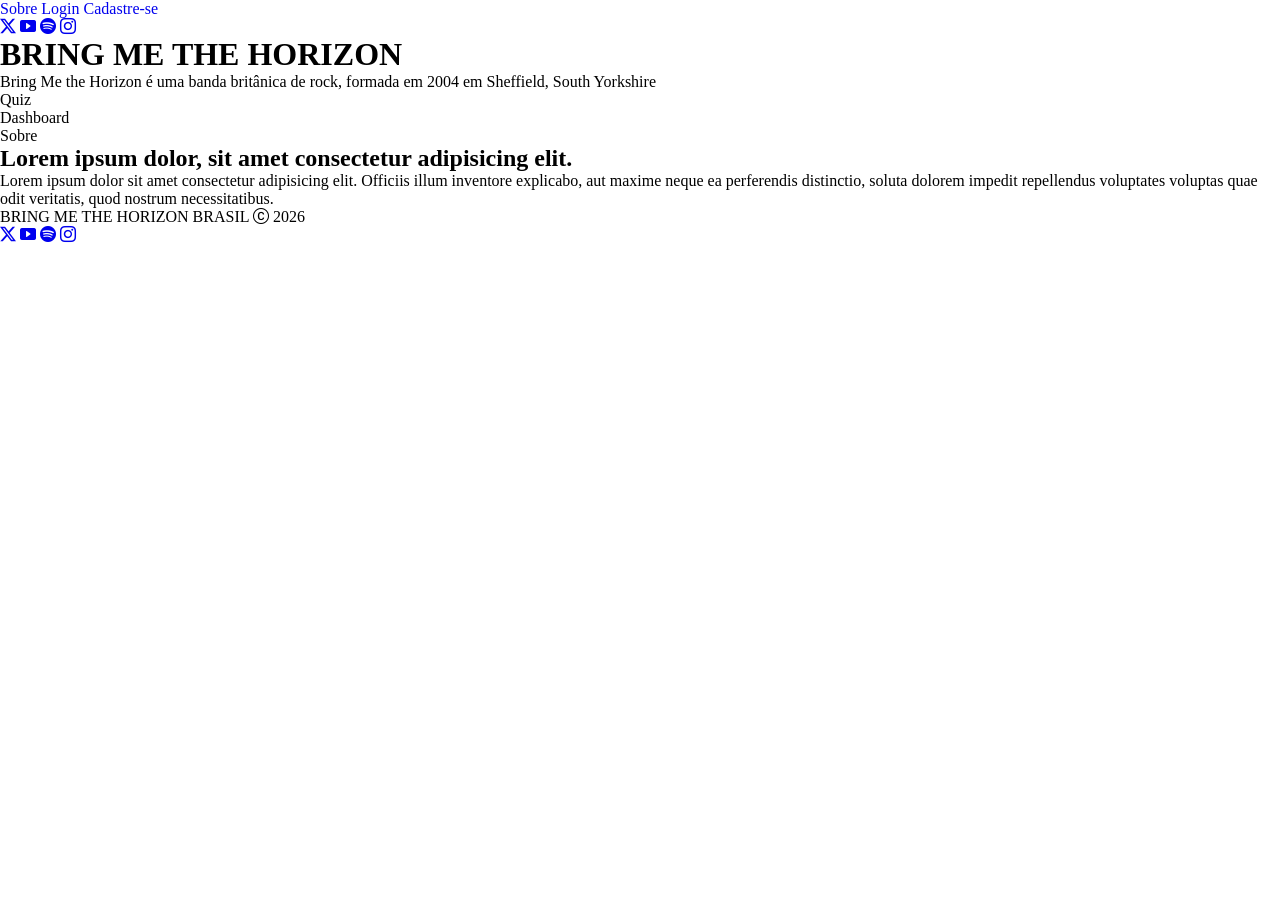
==== web-data-viz/public/index.html @ c6eb254e "separando a antiga seção "sobre" do index em dois arquivos htmls diferentes" ====
<!DOCTYPE html>
<html lang="en">

<head>
  <meta charset="UTF-8">
  <meta name="viewport" content="width=device-width, initial-scale=1.0">
  <title>Página Inicial | Bring Me The Horizon Brasil</title>
  <link rel="stylesheet" href="../public/css/style.css">
  <link rel="shortcut icon" href="../public/assets/fav.webp" type="image/x-icon">
  <link rel="stylesheet" href="https://cdn.jsdelivr.net/npm/bootstrap-icons@1.11.3/font/bootstrap-icons.css">
</head>

<body>
  <div id="div_img_index" class="secao-home">
    <header>
      <a href="sobre.html">Sobre</a>
      <a href="login.html">Login</a>
      <a href="cadastro.html">Cadastre-se</a>
      <div class="links">
        <a href="https://x.com/bmthofficial"> <i class="bi bi-twitter-x"></i></a>
        <a href="https://www.youtube.com/BMTHchannel/videos"><i class="bi bi-play-btn-fill"></i></a>
        <a href="https://open.spotify.com/intl-pt/artist/1Ffb6ejR6Fe5IamqA5oRUF"><i class="bi bi-spotify"></i></a>
        <a href="https://www.instagram.com/bringmethehorizon/"><i class="bi bi-instagram"></i></a>
      </div>
    </header>
    <h1>BRING ME THE HORIZON</h1>
    <p>Bring Me the Horizon é uma
      banda britânica de rock, formada
      em 2004 em Sheffield, South
      Yorkshire</p>
  </div>
  <div id="funcionalidades-info">
    <div>
      <div class="card-informacoes-index">Quiz</div>
      <div class="card-informacoes-index">Dashboard</div>
      <div class="card-informacoes-index">Sobre</div>
    </div>
    <div id="descricao">
      <h2>Lorem ipsum dolor, sit amet consectetur adipisicing elit.</h2>
      <p>Lorem ipsum dolor sit amet consectetur adipisicing elit. Officiis illum inventore explicabo, aut maxime neque
        ea perferendis distinctio, soluta dolorem impedit repellendus voluptates voluptas quae odit veritatis, quod
        nostrum necessitatibus.</p>
    </div>
  </div>
  <footer>
    <span>BRING ME THE HORIZON BRASIL <i class="bi bi-c-circle"></i> 2026</span>
    <div class="links">
      <a href="https://x.com/bmthofficial"> <i class="bi bi-twitter-x"></i></a>
      <a href="https://www.youtube.com/BMTHchannel/videos"><i class="bi bi-play-btn-fill"></i></a>
      <a href="https://open.spotify.com/intl-pt/artist/1Ffb6ejR6Fe5IamqA5oRUF"><i class="bi bi-spotify"></i></a>
      <a href="https://www.instagram.com/bringmethehorizon/"><i class="bi bi-instagram"></i></a>
    </div>
  </footer>

</html>
---- web-data-viz/public/css/style.css ----
*{
    margin: 0;
    padding: 0;
}
#div_cadastro{
    display: flex;
}
#div_login{
    display: flex;
}
img{
    height: 100vh;
    width: 60vw;
}
.div_inputs{
    padding: 90px;
    background-color: #120F10;
    color: white;
     height: 100vh;
    width: 40vw;
     gap: 5px;
}
.input_label{
    display: flex;
    flex-direction: column;
}
input{
    border: 1px solid rgb(195, 0, 255);
    border-radius: 10px;
    padding: 10px;
}
button{
    color: white;
    background-color: #43264F;
    padding: 10px;
    border: none;
}
a{
    text-decoration: none;
}
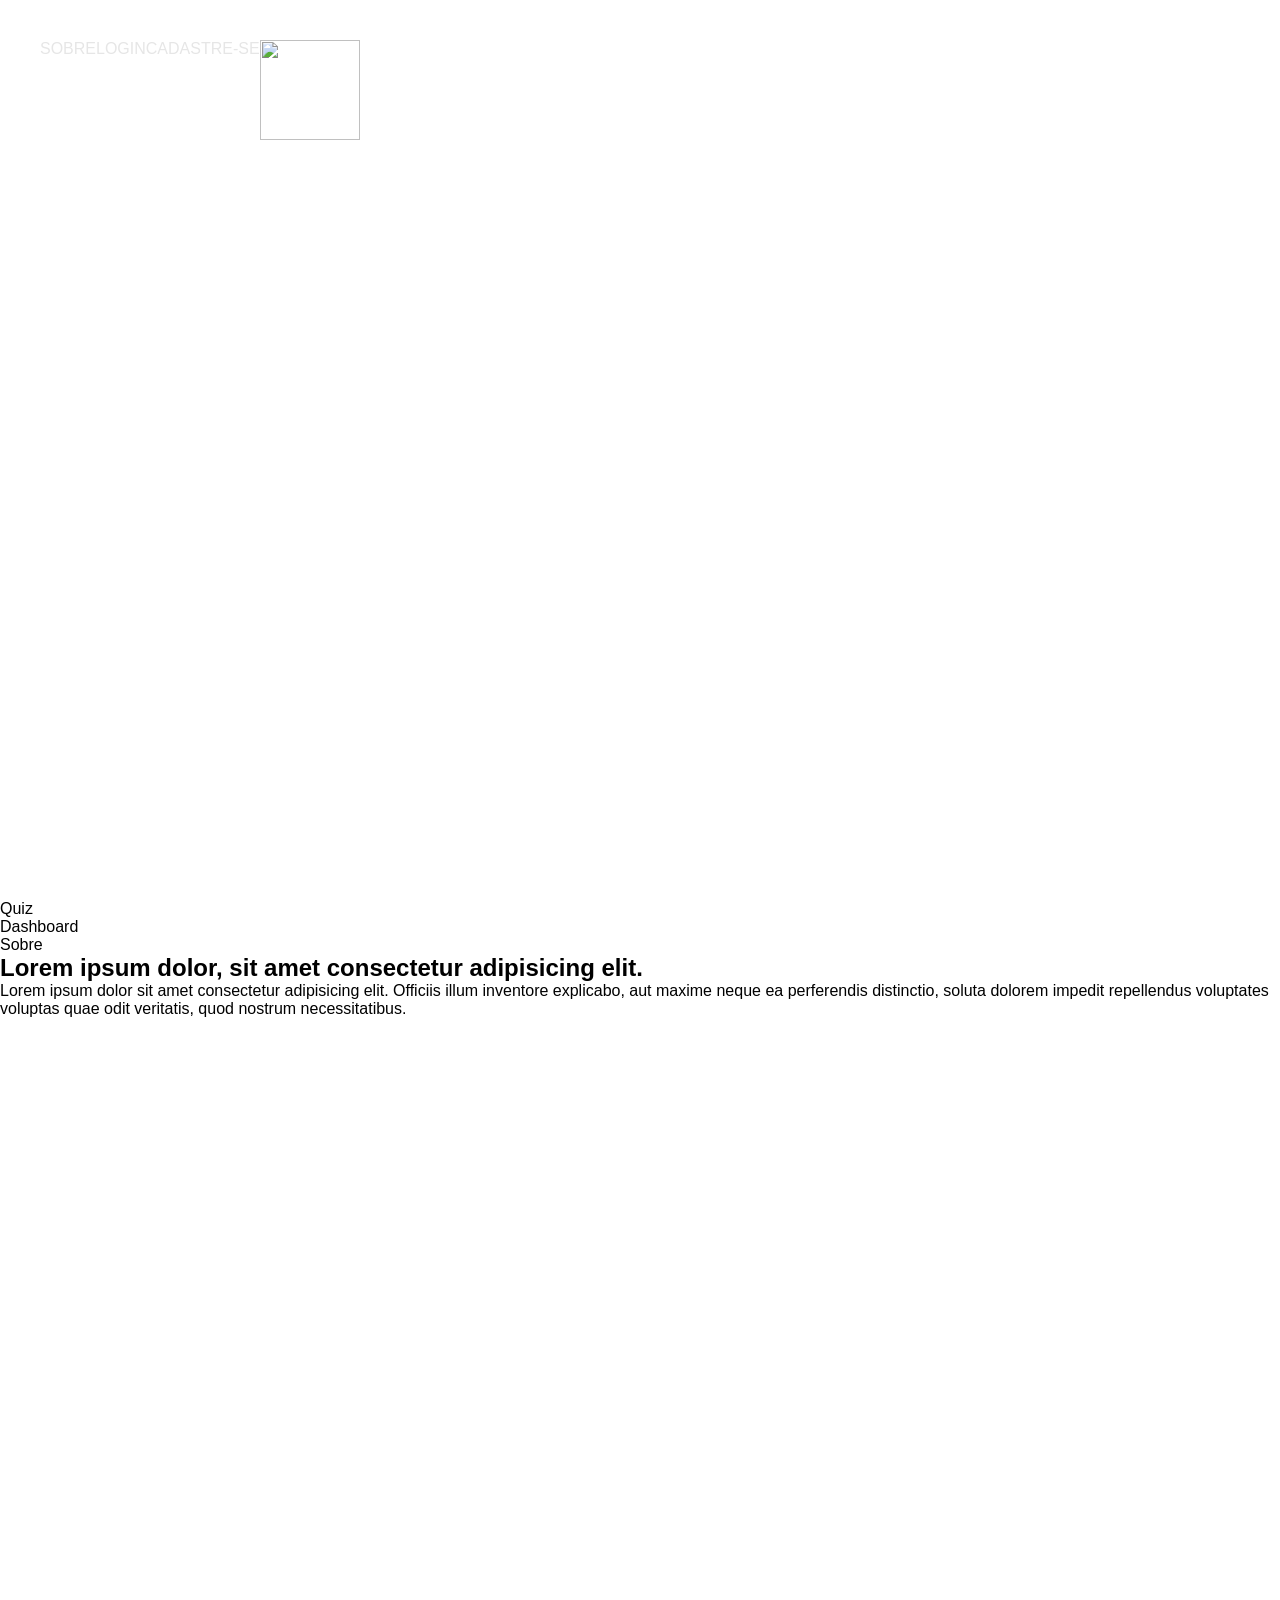
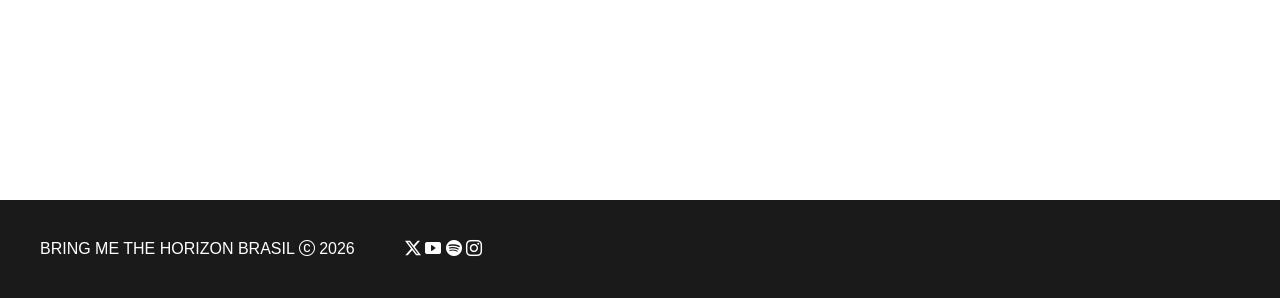
==== commit cab66c4d: "Parametrizando gitignore" ====
--- a/web-data-viz/public/index.html
+++ b/web-data-viz/public/index.html
@@ -13,9 +13,10 @@
 <body>
   <div id="div_img_index" class="secao-home">
     <header>
-      <a href="sobre.html">Sobre</a>
-      <a href="login.html">Login</a>
-      <a href="cadastro.html">Cadastre-se</a>
+      <a href="sobre.html">SOBRE</a>
+      <a href="login.html">LOGIN</a>
+      <a href="cadastro.html">CADASTRE-SE</a>
+      <img src="../public/assets/logo.png" alt="">
       <div class="links">
         <a href="https://x.com/bmthofficial"> <i class="bi bi-twitter-x"></i></a>
         <a href="https://www.youtube.com/BMTHchannel/videos"><i class="bi bi-play-btn-fill"></i></a>
--- a/web-data-viz/public/css/style.css
+++ b/web-data-viz/public/css/style.css
@@ -1,40 +1,129 @@
-*{
+/*TUDO*/
+@font-face {
+	font-family: 'proxima_nova_bold';
+	src: url('https://litmus.com/fonts/Emails/proximanova-bold-webfont.eot');
+	src: url('https://litmus.com/fonts/Emails/proximanova-bold-webfont.eot?#iefix') format('embedded-opentype'),
+		 url('https://litmus.com/fonts/Emails/proximanova-bold-webfont.woff') format('woff'),
+		 url('https://litmus.com/fonts/Emails/proximanova-bold-webfont.ttf') format('truetype'),
+		 url('https://litmus.com/fonts/Emails/proximanova-bold-webfont.svg#proxima_nova_rgbold') format('svg');
+	font-weight: normal;
+	font-style: normal;
+    font: 32px;
+}
+@import url('https://fonts.googleapis.com/css2?family=Bitcount+Ink:wght@100..900&family=Inter:ital,opsz,wght@0,14..32,100..900;1,14..32,100..900&family=Open+Sans:ital,wght@0,300..800;1,300..800&display=swap');
+
+* {
     margin: 0;
     padding: 0;
+    font-family: "Inter", sans-serif;
 }
-#div_cadastro{
-    display: flex;
-}
-#div_login{
-    display: flex;
-}
-img{
-    height: 100vh;
-    width: 60vw;
-}
-.div_inputs{
-    padding: 90px;
-    background-color: #120F10;
-    color: white;
-     height: 100vh;
-    width: 40vw;
-     gap: 5px;
-}
-.input_label{
-    display: flex;
-    flex-direction: column;
-}
-input{
+input {
     border: 1px solid rgb(195, 0, 255);
     border-radius: 10px;
     padding: 10px;
 }
-button{
+
+button {
     color: white;
-    background-color: #43264F;
+    background-color: #9501d5;
     padding: 10px;
+    border-radius: 5px;
     border: none;
 }
-a{
+
+img {
+    height: 100vh;
+    width: 60vw;
+}
+/*index*/
+#funcionalidades-info{
+    height: 100vh;
+}
+.div_inputs {
+    padding: 90px;
+    background-color: #120F10;
+    color: white;
+    height: 100vh;
+    width: 40vw;
+    gap: 5px;
+}
+
+.input_label {
+    display: flex;
+    flex-direction: column;
+}
+/* cadastro e login */
+
+a {
     text-decoration: none;
+    color: #e6e6e6;
 }
+
+a:hover {
+    text-decoration: underline;
+    color: aliceblue;
+    transition: 1.5s;
+}
+
+i:hover {
+    transform: rotateY(250deg);
+}
+
+header {
+    display: flex;
+    flex-direction: row;
+    box-shadow: 0px 150px 115px -2px rgba(255, 255, 255, 0.532) inset;
+    padding: 40px;
+}
+header img {
+    width: 100px;
+    height: 100px;
+}
+.secao-home{
+    height: 100vh;
+    width: 100vw;
+}
+
+#div_img_index {
+    display: flex;
+    flex-direction: column;
+    background-image: url(../assets/MattKean.png);
+    background-size: cover;
+    box-shadow: 0 -350px 200px -50px rgba(255, 255, 255, 0.532) inset;
+    color: white;
+}
+i {
+    color: white;
+}
+i:hover{
+    transform: rotateX('360deg');
+    transition: transform 1.5s;
+}
+h1{
+    font-family: proxima_nova_bold;
+    font-size: 60px;
+}
+.img-membros{
+    border-radius: 300px;
+    height: 300px;
+    width: 300px;
+    transition: transform 1.5s;
+}
+.img-membros:hover{
+    transform: rotate(360deg);
+}
+
+#div_cadastro {
+    display: flex;
+}
+
+#div_login {
+    display: flex;
+}
+footer{
+    display: flex;
+    gap: 50px;
+    background-color: #1A1A1A;
+    color: #FFFF;
+    padding: 40px;
+}
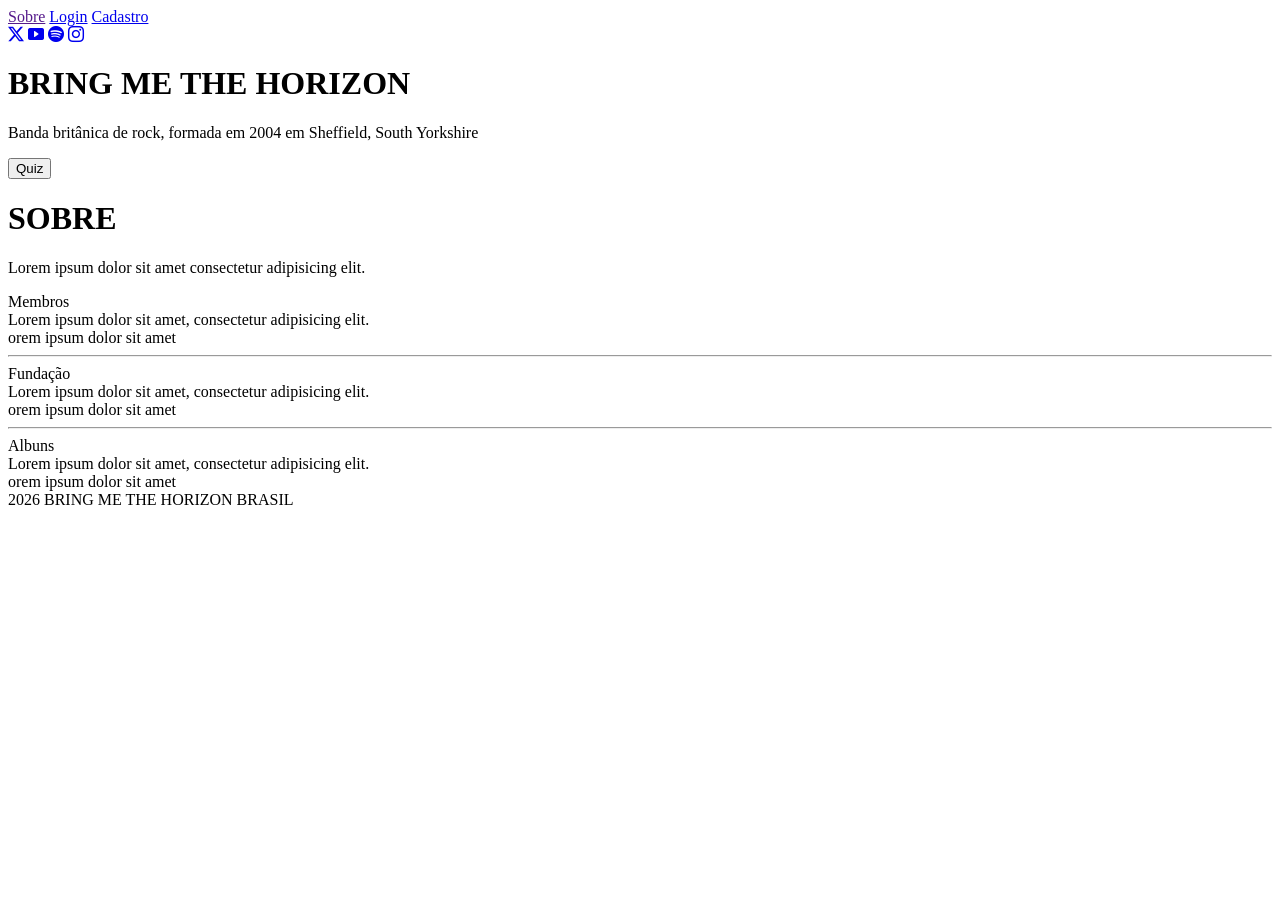
==== commit 3001ebc8: "Alterando HMTL da landing page (index.html)" ====
--- a/web-data-viz/public/index.html
+++ b/web-data-viz/public/index.html
@@ -1,56 +1,65 @@
 <!DOCTYPE html>
-<html lang="en">
 
 <head>
   <meta charset="UTF-8">
   <meta name="viewport" content="width=device-width, initial-scale=1.0">
-  <title>Página Inicial | Bring Me The Horizon Brasil</title>
-  <link rel="stylesheet" href="../public/css/style.css">
+  <title>Landing Page | Bring Me The Horizon Brasil</title>
+  <link rel="stylesheet" href="../public/css/landing.css">
   <link rel="shortcut icon" href="../public/assets/fav.webp" type="image/x-icon">
   <link rel="stylesheet" href="https://cdn.jsdelivr.net/npm/bootstrap-icons@1.11.3/font/bootstrap-icons.css">
 </head>
 
 <body>
-  <div id="div_img_index" class="secao-home">
+  <div class="hero flex">
     <header>
-      <a href="sobre.html">SOBRE</a>
-      <a href="login.html">LOGIN</a>
-      <a href="cadastro.html">CADASTRE-SE</a>
-      <img src="../public/assets/logo.png" alt="">
-      <div class="links">
+      <div>
+        <a href="">Sobre</a>
+        <a href="login.html">Login</a>
+        <a href="cadastro.html">Cadastro</a>
+      </div>
+      <div id="header-links">
         <a href="https://x.com/bmthofficial"> <i class="bi bi-twitter-x"></i></a>
         <a href="https://www.youtube.com/BMTHchannel/videos"><i class="bi bi-play-btn-fill"></i></a>
         <a href="https://open.spotify.com/intl-pt/artist/1Ffb6ejR6Fe5IamqA5oRUF"><i class="bi bi-spotify"></i></a>
         <a href="https://www.instagram.com/bringmethehorizon/"><i class="bi bi-instagram"></i></a>
       </div>
     </header>
-    <h1>BRING ME THE HORIZON</h1>
-    <p>Bring Me the Horizon é uma
-      banda britânica de rock, formada
-      em 2004 em Sheffield, South
-      Yorkshire</p>
-  </div>
-  <div id="funcionalidades-info">
-    <div>
-      <div class="card-informacoes-index">Quiz</div>
-      <div class="card-informacoes-index">Dashboard</div>
-      <div class="card-informacoes-index">Sobre</div>
-    </div>
-    <div id="descricao">
-      <h2>Lorem ipsum dolor, sit amet consectetur adipisicing elit.</h2>
-      <p>Lorem ipsum dolor sit amet consectetur adipisicing elit. Officiis illum inventore explicabo, aut maxime neque
-        ea perferendis distinctio, soluta dolorem impedit repellendus voluptates voluptas quae odit veritatis, quod
-        nostrum necessitatibus.</p>
+    <div class="hero-content">
+      <h1>BRING ME THE HORIZON</h1>
+      <p>Banda britânica de rock, formada em 2004 em Sheffield, South Yorkshire</p>
+      <button class="btn">Quiz</button>
     </div>
   </div>
-  <footer>
-    <span>BRING ME THE HORIZON BRASIL <i class="bi bi-c-circle"></i> 2026</span>
-    <div class="links">
-      <a href="https://x.com/bmthofficial"> <i class="bi bi-twitter-x"></i></a>
-      <a href="https://www.youtube.com/BMTHchannel/videos"><i class="bi bi-play-btn-fill"></i></a>
-      <a href="https://open.spotify.com/intl-pt/artist/1Ffb6ejR6Fe5IamqA5oRUF"><i class="bi bi-spotify"></i></a>
-      <a href="https://www.instagram.com/bringmethehorizon/"><i class="bi bi-instagram"></i></a>
+  <div class="sobre">
+    <h1>SOBRE</h1>
+    <p>Lorem ipsum dolor sit amet consectetur adipisicing elit.</p>
+    <div id="tabela"></div>
+    <div class="linha">
+      <div class="coluna-titulo">Membros</div>
+      <div class="coluna-conteudo">
+        Lorem ipsum dolor sit amet, consectetur adipisicing elit.<br>
+        orem ipsum dolor sit amet
+      </div>
     </div>
+    <hr>
+    <div class="linha">
+      <div class="coluna-titulo">Fundação</div>
+      <div class="coluna-conteudo">
+        Lorem ipsum dolor sit amet, consectetur adipisicing elit.<br>
+        orem ipsum dolor sit amet
+      </div>
+    </div>
+    <hr>
+    <div class="linha">
+      <div class="coluna-titulo">Albuns</div>
+      <div class="coluna-conteudo">
+        Lorem ipsum dolor sit amet, consectetur adipisicing elit.<br>
+        orem ipsum dolor sit amet
+      </div>
+    </div>
+  </div>
+  <footer class="flex">
+    2026 BRING ME THE HORIZON BRASIL
   </footer>
-
+</body>
 </html>
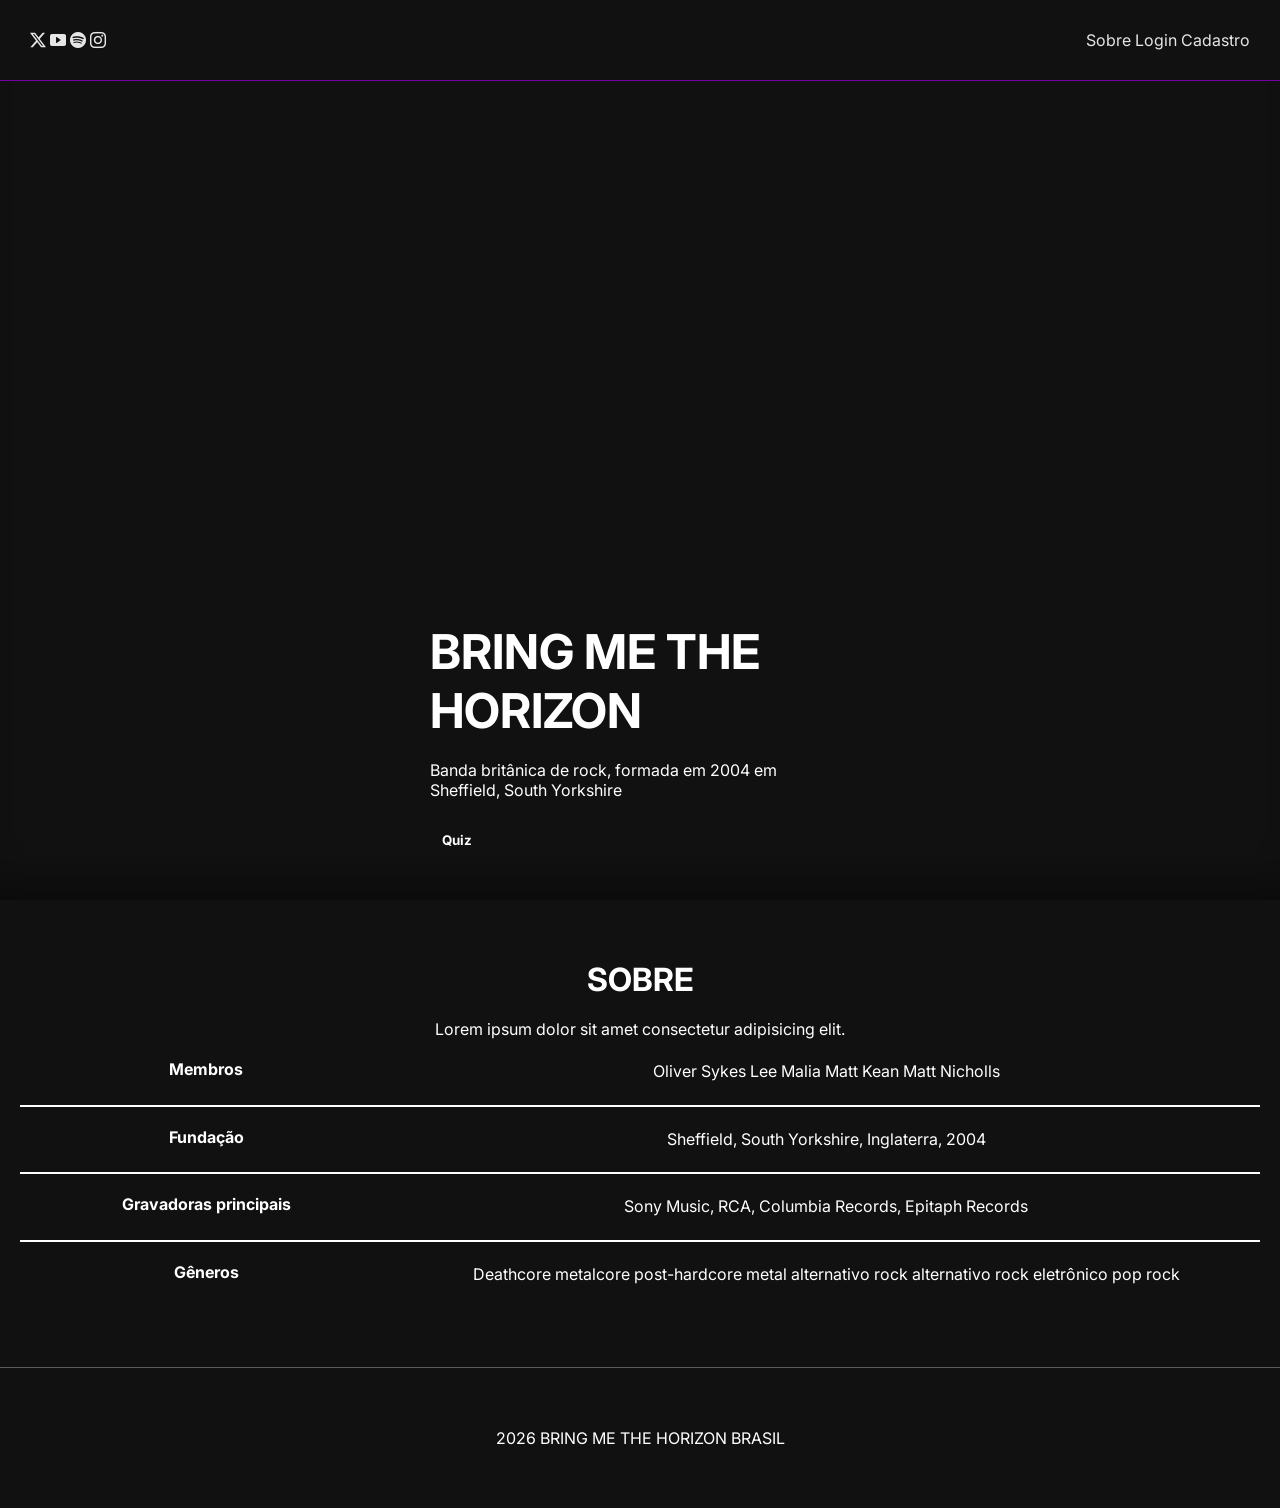
==== commit 18e38a4c: "Adicionando estilização do footer, header e da landing page (index.html)" ====
--- a/web-data-viz/public/index.html
+++ b/web-data-viz/public/index.html
@@ -4,7 +4,7 @@
   <meta charset="UTF-8">
   <meta name="viewport" content="width=device-width, initial-scale=1.0">
   <title>Landing Page | Bring Me The Horizon Brasil</title>
-  <link rel="stylesheet" href="../public/css/landing.css">
+  <link rel="stylesheet" href="../public/css/style.css">
   <link rel="shortcut icon" href="../public/assets/fav.webp" type="image/x-icon">
   <link rel="stylesheet" href="https://cdn.jsdelivr.net/npm/bootstrap-icons@1.11.3/font/bootstrap-icons.css">
 </head>
@@ -12,49 +12,57 @@
 <body>
   <div class="hero flex">
     <header>
-      <div>
-        <a href="">Sobre</a>
-        <a href="login.html">Login</a>
-        <a href="cadastro.html">Cadastro</a>
-      </div>
       <div id="header-links">
         <a href="https://x.com/bmthofficial"> <i class="bi bi-twitter-x"></i></a>
         <a href="https://www.youtube.com/BMTHchannel/videos"><i class="bi bi-play-btn-fill"></i></a>
         <a href="https://open.spotify.com/intl-pt/artist/1Ffb6ejR6Fe5IamqA5oRUF"><i class="bi bi-spotify"></i></a>
         <a href="https://www.instagram.com/bringmethehorizon/"><i class="bi bi-instagram"></i></a>
       </div>
+      <div>
+        <a href="#sobre">Sobre</a>
+        <a href="login.html">Login</a>
+        <a href="cadastro.html">Cadastro</a>
+      </div>
     </header>
     <div class="hero-content">
       <h1>BRING ME THE HORIZON</h1>
       <p>Banda britânica de rock, formada em 2004 em Sheffield, South Yorkshire</p>
-      <button class="btn">Quiz</button>
+      <button>Quiz</button>
     </div>
   </div>
-  <div class="sobre">
+  <div class="sobre" id="sobre">
     <h1>SOBRE</h1>
     <p>Lorem ipsum dolor sit amet consectetur adipisicing elit.</p>
     <div id="tabela"></div>
     <div class="linha">
       <div class="coluna-titulo">Membros</div>
-      <div class="coluna-conteudo">
-        Lorem ipsum dolor sit amet, consectetur adipisicing elit.<br>
-        orem ipsum dolor sit amet
+      <div class="coluna-conteudo" id="membros">
+        Oliver Sykes
+        Lee Malia
+        Matt Kean
+        Matt Nicholls
       </div>
     </div>
     <hr>
     <div class="linha">
       <div class="coluna-titulo">Fundação</div>
       <div class="coluna-conteudo">
-        Lorem ipsum dolor sit amet, consectetur adipisicing elit.<br>
-        orem ipsum dolor sit amet
+        Sheffield, South Yorkshire, Inglaterra, 2004
       </div>
     </div>
     <hr>
     <div class="linha">
-      <div class="coluna-titulo">Albuns</div>
+      <div class="coluna-titulo">Gravadoras principais</div>
       <div class="coluna-conteudo">
-        Lorem ipsum dolor sit amet, consectetur adipisicing elit.<br>
-        orem ipsum dolor sit amet
+        Sony Music, RCA, Columbia Records, 
+        Epitaph Records
+      </div>
+    </div>
+    <hr>
+    <div class="linha">
+      <div class="coluna-titulo">Gêneros</div>
+      <div class="coluna-conteudo"> 	
+Deathcore metalcore post-hardcore metal alternativo rock alternativo rock eletrônico pop rock
       </div>
     </div>
   </div>
@@ -62,4 +70,5 @@
     2026 BRING ME THE HORIZON BRASIL
   </footer>
 </body>
+
 </html>
--- a/web-data-viz/public/css/style.css
+++ b/web-data-viz/public/css/style.css
@@ -0,0 +1,221 @@
+/*TUDO*/
+
+@import url('https://fonts.googleapis.com/css2?family=Bitcount+Ink:wght@100..900&family=Inter:ital,opsz,wght@0,14..32,100..900;1,14..32,100..900&family=Open+Sans:ital,wght@0,300..800;1,300..800&display=swap');
+
+:root {
+    --roxo-escuro: #7800ac;
+    --cor-titulo-paragrafo: #fff;
+    --imagem-principal: url(../assets/banner.png);
+    --preto: #111;
+    --preto-medio: #24272b;
+    --preto-claro: #2D3135;
+    --roxo-claro: #a855f7;
+    --branco: #fff;
+}
+
+* {
+    margin: 0;
+    padding: 0;
+    font-family: "Inter", sans-serif;
+    box-sizing: border-box;
+}
+
+html {
+    scroll-behavior: smooth;
+}
+
+/*HEADER*/
+header {
+    width: 100vw;
+    background-color: var(--preto);
+    display: flex;
+    flex-direction: row;
+    justify-content: space-between;
+    padding: 30px;
+    align-items: center;
+    border-bottom: 1px solid var(--roxo-escuro);
+}
+
+.header-links {
+    display: flex;
+    width: 40vw;
+    gap: 40px;
+}
+
+header h1 {
+    color: #a855f7;
+}
+
+i {
+    display: inline-block;
+    transition: transform 1.5s;
+}
+
+i:hover {
+    transform: rotate(360deg);
+}
+
+a {
+    text-decoration: none;
+    color: #e6e6e6;
+}
+
+/*LANDING*/
+
+.hero {
+    height: 100vh;
+    background-size: cover;
+    background-image: var(--imagem-principal);
+    /*padding: 40px;*/
+    align-items: center;
+    box-shadow: rgba(0, 0, 0, 0.35) 0px -50px 36px -28px inset;
+    flex-direction: column;
+    justify-content: space-between;
+}
+
+.hero-text h2 {
+    font-size: 40px;
+}
+
+.hero-text p {
+    margin: 10px 0;
+}
+
+.hero button {
+    padding: 10px 20px;
+    background: #a855f7;
+    border: none;
+    color: white;
+    cursor: pointer;
+}
+
+
+.hero-content {
+    padding: 40px;
+    max-width: 500px;
+}
+
+.hero-content h1 {
+    font-size: 48px;
+    margin-bottom: 20px;
+}
+
+.hero-content p {
+    margin-bottom: 20px;
+}
+
+
+.hero-content button {
+    padding: 12px;
+    background: var(--roxo);
+    border: none;
+    color: white;
+    border-radius: 6px;
+    cursor: pointer;
+}
+
+.hero button:hover {
+    opacity: 0.8;
+}
+
+.sobre {
+    background: var(--preto);
+    padding: 60px 20px;
+    text-align: center;
+}
+
+.sobre h1 {
+    margin-bottom: 20px;
+}
+.tabela {
+    width: 80%;
+    margin: 40px auto;
+    color: var(--preto-medio);
+}
+
+.linha {
+    display: flex;
+    padding: 20px 0;
+}
+
+.coluna-titulo {
+    width: 30%;
+    font-weight: bold;
+}
+
+.coluna-conteudo {
+    width: 70%;
+    line-height: 1.6;
+}
+
+hr {
+    border: none;
+    border: 1px solid var(--branco);
+}
+
+/*BODY*/
+body {
+    color: var(--branco);
+    background-color: var(--preto);
+}
+
+
+.subtitulo {
+    color: var(--roxo-escuro);
+    font-family: var(--fonte-subtitulo-paragrafo);
+    font-weight: 300;
+}
+
+
+input {
+    border: 1px solid #191819;
+    border-radius: 5px;
+    padding: 10px;
+    background-color: #181818;
+    width: 100%;
+}
+
+button {
+    color: white;
+    border-radius: 5px;
+    border: none;
+    font-weight: bold;
+}
+
+i button {
+    color: white;
+}
+
+
+.flex {
+    display: flex;
+}
+
+.titulo {
+    font-family: var(--fonte-titulo);
+}
+
+.colunar {
+    flex-direction: column;
+}
+
+.container {
+    padding: 30px;
+    background-color: var(--preto);
+}
+
+.tela-inteira {
+    height: 100vh;
+    width: 100vw;
+}
+
+
+
+/* FOOTER */
+footer {
+    border-top: 1px solid #5c5c5c;
+    gap: 50px;
+    justify-content: center;
+    padding: 60px;
+    background-color: var(--preto);
+}
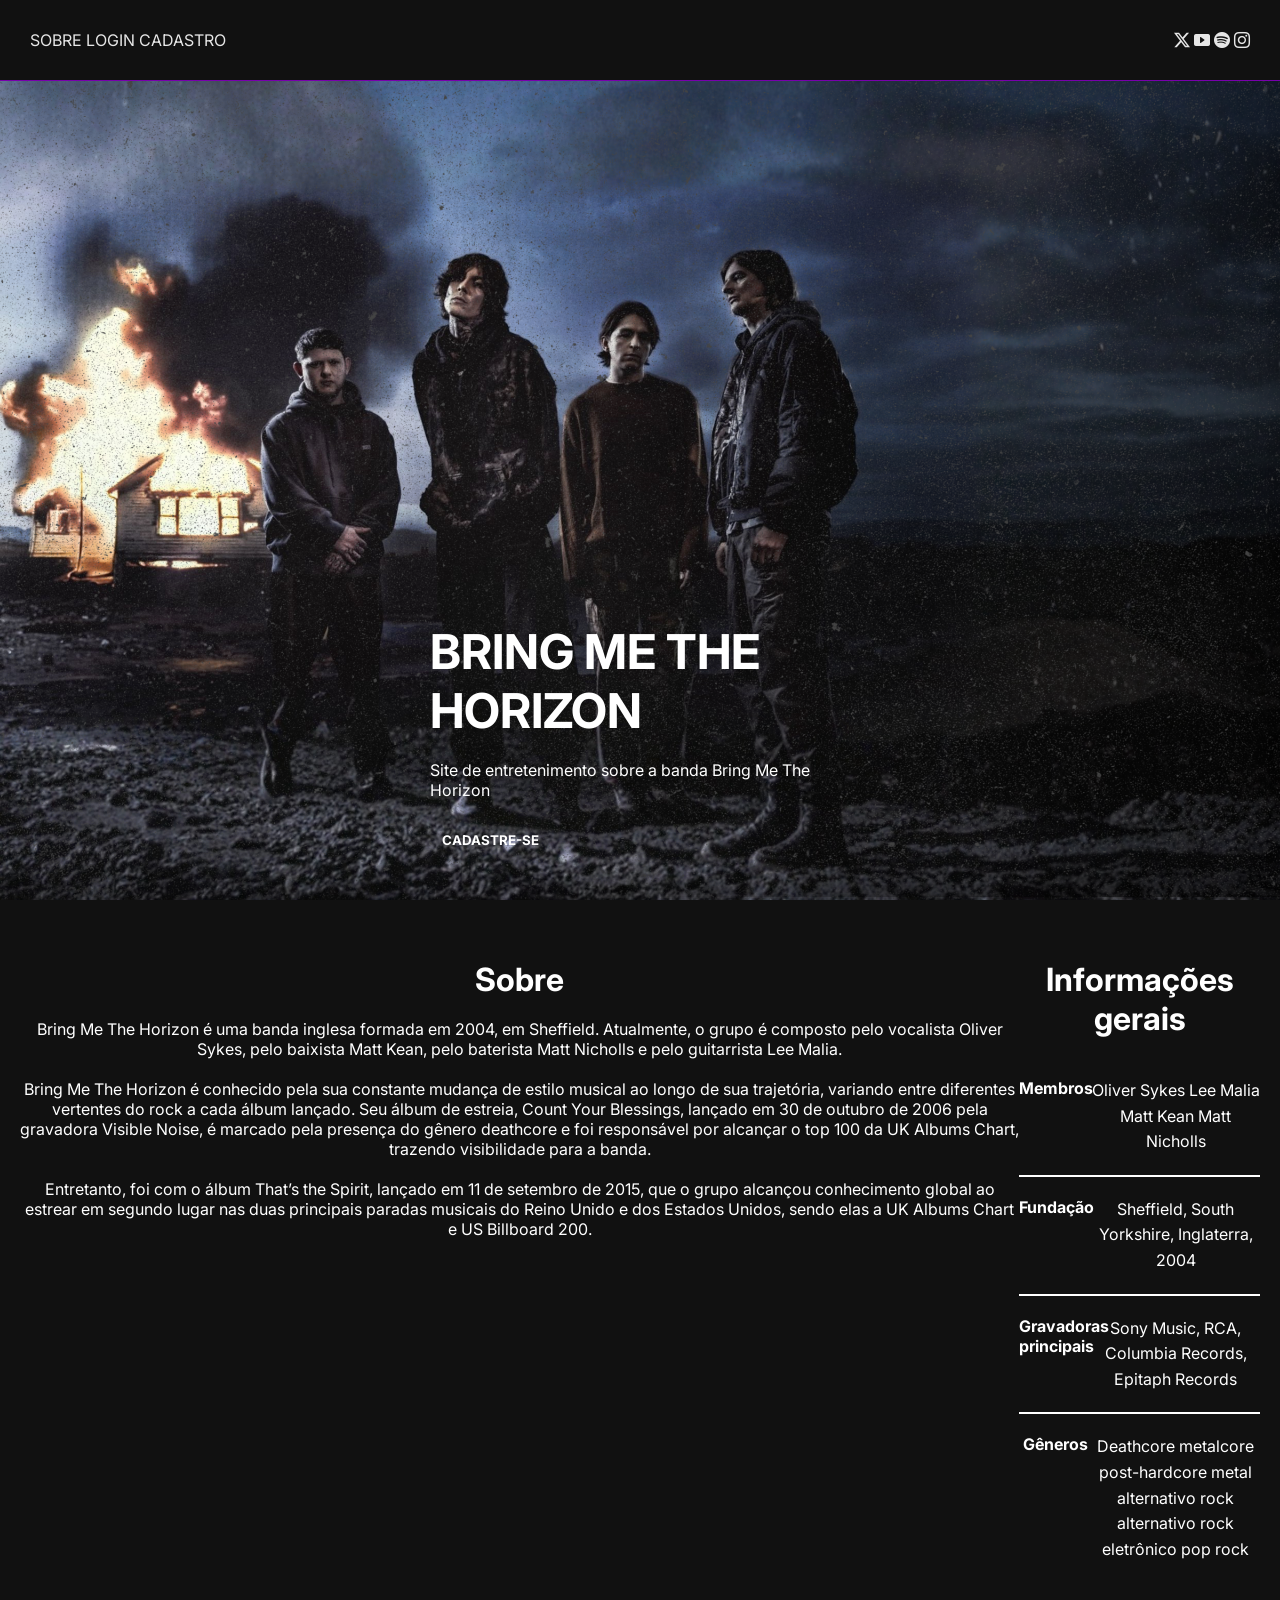
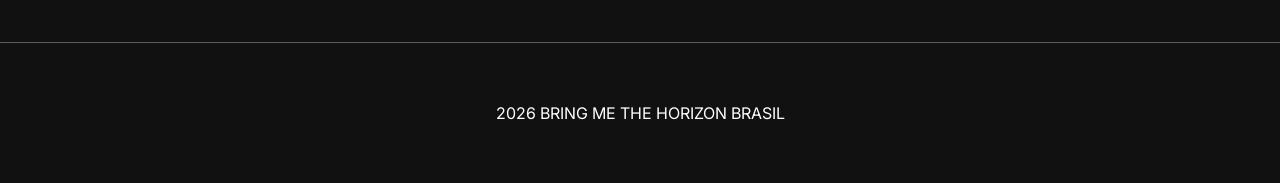
==== commit 604e0c78: "feat: adicionando contexto ao index.html" ====
--- a/web-data-viz/public/index.html
+++ b/web-data-viz/public/index.html
@@ -5,64 +5,79 @@
   <meta name="viewport" content="width=device-width, initial-scale=1.0">
   <title>Landing Page | Bring Me The Horizon Brasil</title>
   <link rel="stylesheet" href="../public/css/style.css">
-  <link rel="shortcut icon" href="../public/assets/fav.webp" type="image/x-icon">
+  <link rel="shortcut icon" href="../assets/fav.webp" type="image/x-icon">
   <link rel="stylesheet" href="https://cdn.jsdelivr.net/npm/bootstrap-icons@1.11.3/font/bootstrap-icons.css">
 </head>
 
 <body>
   <div class="hero flex">
     <header>
+      <div>
+        <a href="#sobre">SOBRE</a>
+        <a href="login.html">LOGIN</a>
+        <a href="cadastro.html">CADASTRO</a>
+      </div>
       <div id="header-links">
         <a href="https://x.com/bmthofficial"> <i class="bi bi-twitter-x"></i></a>
         <a href="https://www.youtube.com/BMTHchannel/videos"><i class="bi bi-play-btn-fill"></i></a>
         <a href="https://open.spotify.com/intl-pt/artist/1Ffb6ejR6Fe5IamqA5oRUF"><i class="bi bi-spotify"></i></a>
         <a href="https://www.instagram.com/bringmethehorizon/"><i class="bi bi-instagram"></i></a>
       </div>
-      <div>
-        <a href="#sobre">Sobre</a>
-        <a href="login.html">Login</a>
-        <a href="cadastro.html">Cadastro</a>
-      </div>
     </header>
     <div class="hero-content">
       <h1>BRING ME THE HORIZON</h1>
-      <p>Banda britânica de rock, formada em 2004 em Sheffield, South Yorkshire</p>
-      <button>Quiz</button>
+      <p>Site de entretenimento sobre a banda Bring Me The Horizon</p>
+      <a href="cadastro.html" id="btn-index"><button>CADASTRE-SE</button></a>
     </div>
   </div>
-  <div class="sobre" id="sobre">
-    <h1>SOBRE</h1>
-    <p>Lorem ipsum dolor sit amet consectetur adipisicing elit.</p>
-    <div id="tabela"></div>
-    <div class="linha">
-      <div class="coluna-titulo">Membros</div>
-      <div class="coluna-conteudo" id="membros">
-        Oliver Sykes
-        Lee Malia
-        Matt Kean
-        Matt Nicholls
+  <div class="sobre flex" id="sobre">
+    <div id="contexto">
+      <h1>Sobre</h1>
+      <p>Bring Me The Horizon é uma banda inglesa formada em 2004, em Sheffield. Atualmente, o grupo é composto pelo
+        vocalista Oliver Sykes, pelo baixista Matt Kean, pelo baterista Matt Nicholls e pelo guitarrista Lee Malia. </p>
+      <br>
+      <p>Bring Me The Horizon é conhecido pela sua constante mudança de estilo musical ao longo de sua trajetória,
+        variando entre diferentes vertentes do rock a cada álbum lançado. Seu álbum de estreia, Count Your Blessings,
+        lançado em 30 de outubro de 2006 pela gravadora Visible Noise, é marcado pela presença do gênero deathcore e foi
+        responsável por alcançar o top 100 da UK Albums Chart, trazendo visibilidade para a banda. </p>
+      <br>
+      <p>Entretanto, foi com o álbum That’s the Spirit, lançado em 11 de setembro de 2015, que o grupo alcançou
+        conhecimento global ao estrear em segundo lugar nas duas principais paradas musicais do Reino Unido e dos
+        Estados Unidos, sendo elas a UK Albums Chart e US Billboard 200. </p>
+    </div>
+
+    <div id="tabela">
+      <h1>Informações gerais</h1>
+      <div class="linha">
+        <div class="coluna-titulo">Membros</div>
+        <div class="coluna-conteudo" id="membros">
+          Oliver Sykes
+          Lee Malia
+          Matt Kean
+          Matt Nicholls
+        </div>
       </div>
-    </div>
-    <hr>
-    <div class="linha">
-      <div class="coluna-titulo">Fundação</div>
-      <div class="coluna-conteudo">
-        Sheffield, South Yorkshire, Inglaterra, 2004
+      <hr>
+      <div class="linha">
+        <div class="coluna-titulo">Fundação</div>
+        <div class="coluna-conteudo">
+          Sheffield, South Yorkshire, Inglaterra, 2004
+        </div>
       </div>
-    </div>
-    <hr>
-    <div class="linha">
-      <div class="coluna-titulo">Gravadoras principais</div>
-      <div class="coluna-conteudo">
-        Sony Music, RCA, Columbia Records, 
-        Epitaph Records
+      <hr>
+      <div class="linha">
+        <div class="coluna-titulo">Gravadoras principais</div>
+        <div class="coluna-conteudo">
+          Sony Music, RCA, Columbia Records,
+          Epitaph Records
+        </div>
       </div>
-    </div>
-    <hr>
-    <div class="linha">
-      <div class="coluna-titulo">Gêneros</div>
-      <div class="coluna-conteudo"> 	
-Deathcore metalcore post-hardcore metal alternativo rock alternativo rock eletrônico pop rock
+      <hr>
+      <div class="linha">
+        <div class="coluna-titulo">Gêneros</div>
+        <div class="coluna-conteudo">
+          Deathcore metalcore post-hardcore metal alternativo rock alternativo rock eletrônico pop rock
+        </div>
       </div>
     </div>
   </div>
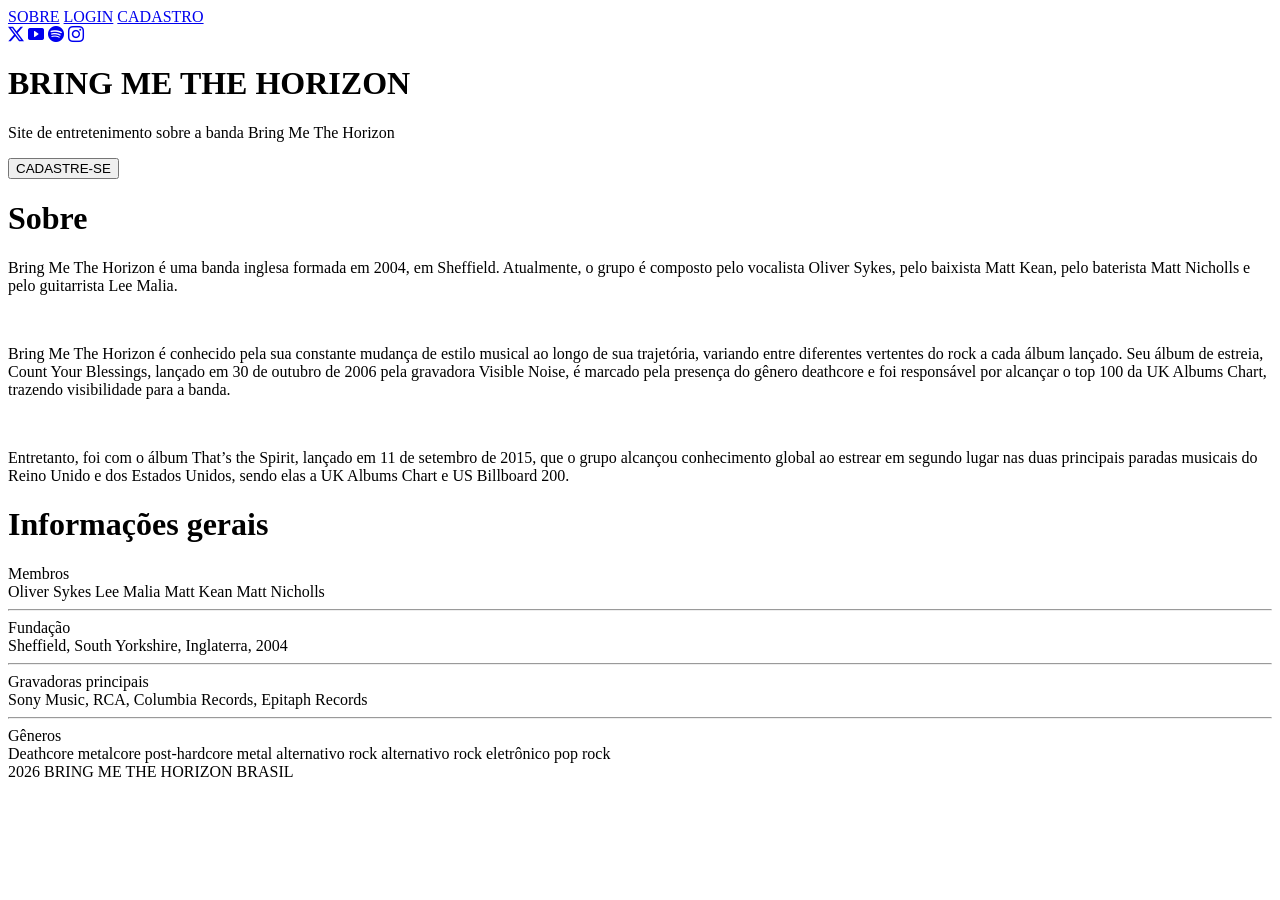
==== commit 882858f8: "finalizando landing page" ====
--- a/web-data-viz/public/index.html
+++ b/web-data-viz/public/index.html
@@ -4,7 +4,7 @@
   <meta charset="UTF-8">
   <meta name="viewport" content="width=device-width, initial-scale=1.0">
   <title>Landing Page | Bring Me The Horizon Brasil</title>
-  <link rel="stylesheet" href="../public/css/style.css">
+  <link rel="stylesheet" href="../css/style.css">
   <link rel="shortcut icon" href="../assets/fav.webp" type="image/x-icon">
   <link rel="stylesheet" href="https://cdn.jsdelivr.net/npm/bootstrap-icons@1.11.3/font/bootstrap-icons.css">
 </head>
